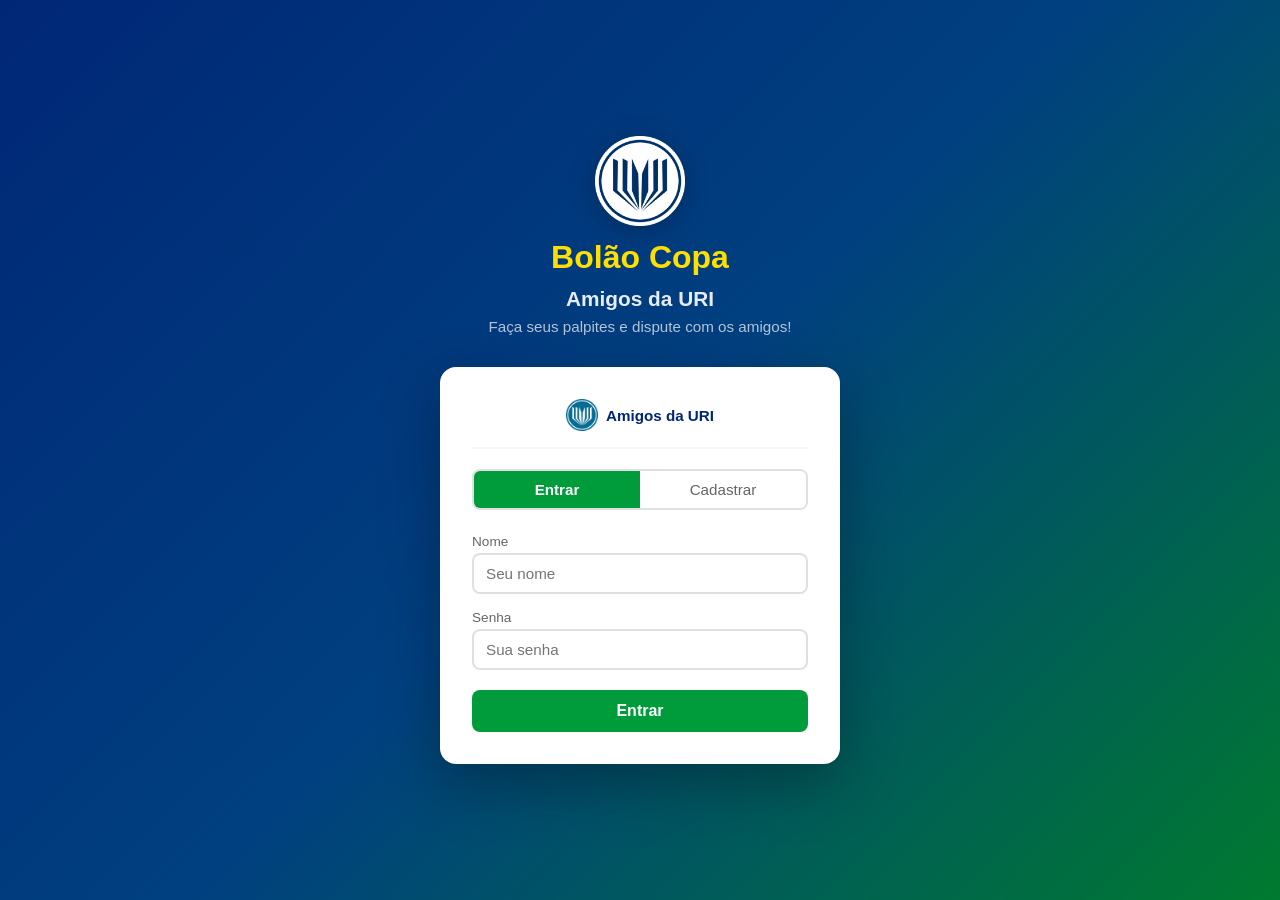
==== index.html @ ae206656 "Bolão Copa 2026 - versão inicial" ====
<!DOCTYPE html>
<html lang="pt-BR">
<head>
  <meta charset="UTF-8">
  <meta name="viewport" content="width=device-width, initial-scale=1.0">
  <title>Bolão Copa Amigos da URI</title>
  <link rel="icon" type="image/png" href="images/simbolo.png">
  <link rel="stylesheet" href="css/style.css">
</head>
<body>
<div class="login-page">
  <div class="login-header">
    <img src="images/simbolo_negativo.png" alt="URI" class="login-logo">
    <h1>Bolão Copa<br><span class="login-subtitle">Amigos da URI</span></h1>
    <p>Faça seus palpites e dispute com os amigos!</p>
  </div>

  <div class="login-card">
    <div class="login-card-brand">
      <img src="images/simbolo.png" alt="URI" class="login-card-logo">
      <span>Amigos da URI</span>
    </div>
    <div class="tab-switch">
      <button class="active" onclick="switchTab('login')">Entrar</button>
      <button onclick="switchTab('cadastro')">Cadastrar</button>
    </div>

    <!-- Login -->
    <form class="login-form active" id="form-login" onsubmit="handleLogin(event)">
      <div class="form-group">
        <label>Nome</label>
        <input type="text" id="login-nome" autocomplete="username" required placeholder="Seu nome">
      </div>
      <div class="form-group">
        <label>Senha</label>
        <input type="password" id="login-senha" autocomplete="current-password" required placeholder="Sua senha">
      </div>
      <button type="submit" class="btn btn-login" id="btn-login">Entrar</button>
      <div id="login-msg" class="login-msg"></div>
    </form>

    <!-- Cadastro -->
    <form class="login-form" id="form-cadastro" onsubmit="handleRegister(event)">
      <div class="form-group">
        <label>Nome</label>
        <input type="text" id="reg-nome" autocomplete="username" required placeholder="Como quer ser chamado">
      </div>
      <div class="form-group">
        <label>Senha</label>
        <input type="password" id="reg-senha" autocomplete="new-password" required placeholder="Crie uma senha">
      </div>
      <div class="form-group">
        <label>Confirmar Senha</label>
        <input type="password" id="reg-senha2" autocomplete="new-password" required placeholder="Repita a senha">
      </div>
      <button type="submit" class="btn btn-login" id="btn-reg">Cadastrar</button>
      <div id="reg-msg" class="login-msg"></div>
    </form>
  </div>
</div>

<script src="js/config.js"></script>
<script src="js/api.js"></script>
<script src="js/auth.js"></script>
<script>
  // Redirect if already logged in
  if (Auth.get()) window.location.href = 'apostas.html';

  function switchTab(tab) {
    document.querySelectorAll('.tab-switch button').forEach((b, i) => {
      b.classList.toggle('active', (i === 0) === (tab === 'login'));
    });
    document.getElementById('form-login').classList.toggle('active', tab === 'login');
    document.getElementById('form-cadastro').classList.toggle('active', tab === 'cadastro');
    showMsg('login-msg', '');
    showMsg('reg-msg', '');
  }

  function showMsg(id, msg, type = 'error') {
    const el = document.getElementById(id);
    el.textContent = msg;
    el.className = `login-msg ${msg ? 'show ' + type : ''}`;
  }

  async function handleLogin(e) {
    e.preventDefault();
    const btn = document.getElementById('btn-login');
    btn.disabled = true;
    btn.textContent = 'Entrando...';

    const nome = document.getElementById('login-nome').value.trim();
    const senha = document.getElementById('login-senha').value;
    const hash = await sha256(senha);

    const res = await apiPost('login', { nome, senha: hash }).catch(() => ({ success: false, error: 'Erro de conexão. Verifique a URL do script.' }));

    btn.disabled = false;
    btn.textContent = 'Entrar';

    if (!res.success) return showMsg('login-msg', res.error);

    const user = { ...res.user, senhaHash: hash };
    Auth.save(user);
    window.location.href = 'apostas.html';
  }

  async function handleRegister(e) {
    e.preventDefault();
    const nome = document.getElementById('reg-nome').value.trim();
    const senha = document.getElementById('reg-senha').value;
    const senha2 = document.getElementById('reg-senha2').value;

    if (senha !== senha2) return showMsg('reg-msg', 'As senhas não conferem');
    if (senha.length < 4) return showMsg('reg-msg', 'Senha muito curta (mín. 4 caracteres)');

    const btn = document.getElementById('btn-reg');
    btn.disabled = true;
    btn.textContent = 'Cadastrando...';

    const hash = await sha256(senha);
    const res = await apiPost('register', { nome, senha: hash }).catch(() => ({ success: false, error: 'Erro de conexão.' }));

    btn.disabled = false;
    btn.textContent = 'Cadastrar';

    if (!res.success) return showMsg('reg-msg', res.error);
    showMsg('reg-msg', res.message || 'Cadastro realizado! Aguarde aprovação.', 'success');
  }
</script>
</body>
</html>
---- css/style.css ----
:root {
  --verde: #009c3b;
  --verde-escuro: #007a2f;
  --verde-claro: #e8f5ee;
  --amarelo: #ffdf00;
  --amarelo-escuro: #f0c800;
  --azul: #002776;
  --azul-claro: #e8edf7;
  --branco: #ffffff;
  --cinza-f: #f7f7f7;
  --cinza-e: #e0e0e0;
  --cinza: #666;
  --texto: #222;
  --radius: 10px;
  --shadow: 0 2px 12px rgba(0,0,0,0.10);
  --shadow-hover: 0 4px 20px rgba(0,0,0,0.15);
}

* { box-sizing: border-box; margin: 0; padding: 0; }

body {
  font-family: -apple-system, BlinkMacSystemFont, 'Segoe UI', Roboto, sans-serif;
  background: var(--cinza-f);
  color: var(--texto);
  min-height: 100vh;
}

/* ── Nav ─────────────────────────────────────────────────────────────────── */
#nav {
  background: var(--azul);
  color: white;
  display: flex;
  align-items: center;
  justify-content: space-between;
  padding: 0 24px;
  height: 60px;
  box-shadow: 0 2px 8px rgba(0,0,0,0.2);
  position: sticky;
  top: 0;
  z-index: 100;
}

.nav-brand {
  display: flex;
  align-items: center;
  gap: 10px;
  font-size: 1.05rem;
  font-weight: 700;
  color: var(--amarelo);
  text-decoration: none;
}

.nav-logo { height: 34px; width: auto; }

.nav-links {
  display: flex;
  gap: 4px;
}

.nav-links a {
  color: rgba(255,255,255,0.85);
  text-decoration: none;
  padding: 6px 14px;
  border-radius: 20px;
  font-size: 0.9rem;
  transition: all 0.2s;
}

.nav-links a:hover,
.nav-links a.active {
  background: var(--verde);
  color: white;
}

.nav-user {
  display: flex;
  align-items: center;
  gap: 10px;
  font-size: 0.9rem;
}

.nav-username { color: var(--amarelo); font-weight: 600; }

.btn-logout {
  background: transparent;
  border: 1px solid rgba(255,255,255,0.4);
  color: white;
  padding: 4px 12px;
  border-radius: 20px;
  cursor: pointer;
  font-size: 0.8rem;
  transition: all 0.2s;
}

.btn-logout:hover { background: rgba(255,255,255,0.15); }

/* ── Layout ──────────────────────────────────────────────────────────────── */
.page { max-width: 1000px; margin: 0 auto; padding: 24px 16px; }

h1 { font-size: 1.6rem; color: var(--azul); margin-bottom: 20px; }
h2 { font-size: 1.2rem; color: var(--azul); margin-bottom: 14px; }
h3 { font-size: 1rem; color: var(--azul); margin: 20px 0 10px; }

/* ── Login Page ──────────────────────────────────────────────────────────── */
.login-page {
  min-height: 100vh;
  display: flex;
  flex-direction: column;
  align-items: center;
  justify-content: center;
  background: linear-gradient(135deg, var(--azul) 0%, #004080 50%, var(--verde-escuro) 100%);
  padding: 20px;
}

.login-header {
  text-align: center;
  color: white;
  margin-bottom: 32px;
}

.login-logo {
  height: 90px;
  width: auto;
  display: block;
  margin: 0 auto 12px;
  filter: drop-shadow(0 4px 12px rgba(0,0,0,0.3));
}

.login-header h1 {
  color: var(--amarelo);
  font-size: 2rem;
  line-height: 1.2;
  margin-bottom: 4px;
}

.login-subtitle {
  font-size: 1.3rem;
  color: rgba(255,255,255,0.9);
}

.login-header p { color: rgba(255,255,255,0.7); font-size: 0.95rem; }

.login-card-brand {
  display: flex;
  align-items: center;
  justify-content: center;
  gap: 8px;
  color: var(--azul);
  font-weight: 700;
  font-size: 0.95rem;
  margin-bottom: 20px;
  padding-bottom: 16px;
  border-bottom: 2px solid var(--cinza-f);
}

.login-card-logo { height: 32px; width: auto; }

.login-card {
  background: white;
  border-radius: 16px;
  padding: 32px;
  width: 100%;
  max-width: 400px;
  box-shadow: 0 20px 60px rgba(0,0,0,0.3);
}

.tab-switch {
  display: flex;
  gap: 0;
  border-radius: 8px;
  overflow: hidden;
  border: 2px solid var(--cinza-e);
  margin-bottom: 24px;
}

.tab-switch button {
  flex: 1;
  padding: 10px;
  border: none;
  background: white;
  color: var(--cinza);
  font-size: 0.95rem;
  cursor: pointer;
  transition: all 0.2s;
}

.tab-switch button.active {
  background: var(--verde);
  color: white;
  font-weight: 600;
}

.form-group { margin-bottom: 16px; }

.form-group label {
  display: block;
  font-size: 0.85rem;
  color: var(--cinza);
  margin-bottom: 4px;
  font-weight: 500;
}

input[type="text"],
input[type="password"],
input[type="number"],
input[type="datetime-local"],
select,
.config-input,
.config-select {
  width: 100%;
  padding: 10px 12px;
  border: 2px solid var(--cinza-e);
  border-radius: 8px;
  font-size: 0.95rem;
  color: var(--texto);
  background: white;
  transition: border-color 0.2s;
  outline: none;
}

input:focus, select:focus {
  border-color: var(--verde);
}

/* ── Buttons ─────────────────────────────────────────────────────────────── */
.btn {
  padding: 10px 20px;
  border: none;
  border-radius: 8px;
  cursor: pointer;
  font-size: 0.9rem;
  font-weight: 600;
  transition: all 0.2s;
  display: inline-flex;
  align-items: center;
  justify-content: center;
  gap: 6px;
}

.btn:disabled { opacity: 0.6; cursor: not-allowed; }

.btn-primary { background: var(--verde); color: white; }
.btn-primary:hover:not(:disabled) { background: var(--verde-escuro); }

.btn-secondary { background: var(--azul); color: white; }
.btn-secondary:hover:not(:disabled) { background: #001a5c; }

.btn-success { background: #28a745; color: white; }
.btn-success:hover { background: #218838; }

.btn-danger { background: #dc3545; color: white; }
.btn-danger:hover { background: #c82333; }

.btn-champion {
  background: var(--amarelo);
  color: var(--azul);
  font-weight: 700;
  padding: 12px 24px;
  font-size: 1rem;
}
.btn-champion:hover { background: var(--amarelo-escuro); }

.btn-sm { padding: 5px 12px; font-size: 0.8rem; border-radius: 6px; }

.btn-full { width: 100%; }

.btn-login {
  background: var(--verde);
  color: white;
  font-weight: 700;
  font-size: 1rem;
  padding: 12px;
  width: 100%;
  border-radius: 8px;
  margin-top: 4px;
}
.btn-login:hover { background: var(--verde-escuro); }

/* ── Champion Section ────────────────────────────────────────────────────── */
.champion-card {
  border-radius: var(--radius);
  padding: 24px;
  margin-bottom: 24px;
  text-align: center;
}

.champion-card.open {
  background: linear-gradient(135deg, var(--amarelo) 0%, #fff3a0 100%);
  border: 2px solid var(--amarelo-escuro);
}

.champion-card.locked {
  background: linear-gradient(135deg, var(--verde-claro) 0%, white 100%);
  border: 2px solid var(--verde);
}

.champion-card.closed {
  background: var(--cinza-f);
  border: 2px solid var(--cinza-e);
}

.champion-label {
  font-size: 0.75rem;
  font-weight: 700;
  text-transform: uppercase;
  letter-spacing: 1px;
  color: var(--azul);
  margin-bottom: 8px;
}

.champion-hint { font-size: 0.9rem; color: var(--azul); margin-bottom: 16px; }

.champion-choice {
  display: flex;
  align-items: center;
  justify-content: center;
  gap: 12px;
  font-size: 1.4rem;
  font-weight: 700;
  color: var(--azul);
  margin: 8px 0;
}

.champion-select-wrap {
  display: flex;
  gap: 10px;
  align-items: center;
  justify-content: center;
  flex-wrap: wrap;
  margin-top: 12px;
}

.champion-select { width: 220px; }

.champion-preview {
  display: flex;
  align-items: center;
  justify-content: center;
  gap: 8px;
  font-weight: 600;
  font-size: 1.1rem;
  color: var(--azul);
  margin-top: 10px;
}

.champion-locked-msg {
  font-size: 0.75rem;
  color: var(--verde-escuro);
  margin-top: 4px;
}

/* ── Phase Sections ──────────────────────────────────────────────────────── */
.phase-section { margin-bottom: 32px; }

.phase-title {
  font-size: 1.1rem;
  color: var(--branco);
  background: var(--azul);
  padding: 8px 16px;
  border-radius: 8px;
  margin-bottom: 16px;
  display: inline-block;
}

.games-grid {
  display: grid;
  grid-template-columns: repeat(auto-fill, minmax(300px, 1fr));
  gap: 16px;
}

/* ── Game Card ───────────────────────────────────────────────────────────── */
.game-card {
  background: white;
  border-radius: var(--radius);
  padding: 16px;
  box-shadow: var(--shadow);
  border-left: 4px solid var(--verde);
  transition: box-shadow 0.2s;
}

.game-card:hover { box-shadow: var(--shadow-hover); }
.game-card.closed { border-left-color: var(--cinza-e); opacity: 0.85; }
.game-card.with-result { border-left-color: var(--amarelo); }

.game-status { margin-bottom: 12px; }

.badge {
  display: inline-block;
  padding: 3px 10px;
  border-radius: 20px;
  font-size: 0.75rem;
  font-weight: 600;
}

.badge-open { background: var(--verde-claro); color: var(--verde-escuro); }
.badge-closed { background: #fff3e0; color: #e65100; }
.badge-result { background: var(--azul-claro); color: var(--azul); }

.game-teams {
  display: flex;
  align-items: center;
  justify-content: space-between;
  gap: 8px;
  margin-bottom: 12px;
}

.team {
  display: flex;
  flex-direction: column;
  align-items: center;
  gap: 4px;
  flex: 1;
}

.team-left { align-items: flex-start; }
.team-right { align-items: flex-end; }

.team-name {
  font-size: 0.85rem;
  font-weight: 600;
  color: var(--azul);
  text-align: center;
}

.flag-img { width: 32px; height: auto; border-radius: 2px; }
.flag-game { width: 36px; height: auto; border-radius: 2px; box-shadow: 0 1px 3px rgba(0,0,0,0.2); }
.flag-champion { width: 48px; height: auto; border-radius: 3px; box-shadow: 0 2px 6px rgba(0,0,0,0.2); }
.flag-sm { width: 24px; height: auto; border-radius: 2px; }

.flag-placeholder {
  width: 36px;
  height: 24px;
  background: var(--cinza-e);
  border-radius: 2px;
  display: inline-flex;
  align-items: center;
  justify-content: center;
  font-size: 0.7rem;
  color: var(--cinza);
}

.score-inputs {
  display: flex;
  align-items: center;
  gap: 6px;
}

.score-input {
  width: 48px !important;
  text-align: center;
  font-size: 1.1rem;
  font-weight: 700;
  color: var(--azul);
  padding: 6px 4px !important;
}

.score-sep {
  font-size: 1.1rem;
  font-weight: 700;
  color: var(--cinza);
}

.score-display {
  font-size: 1.3rem;
  font-weight: 700;
  color: var(--azul);
  min-width: 70px;
  text-align: center;
}

.bet-points {
  text-align: center;
  font-size: 0.85rem;
  font-weight: 700;
  padding: 4px 8px;
  border-radius: 6px;
  margin-bottom: 8px;
}

.pts-win { background: var(--verde-claro); color: var(--verde-escuro); }
.pts-loss { background: #fde8e8; color: #c00; }

.btn-save-bet {
  width: 100%;
  background: var(--verde);
  color: white;
  margin-top: 8px;
  padding: 8px;
}
.btn-save-bet:hover { background: var(--verde-escuro); }

.game-deadline {
  font-size: 0.75rem;
  color: var(--cinza);
  margin-top: 8px;
  text-align: center;
}

.my-bet {
  font-size: 0.8rem;
  color: var(--verde-escuro);
  text-align: center;
  margin-top: 4px;
}

/* ── Ranking ─────────────────────────────────────────────────────────────── */
.ranking-table-wrap { overflow-x: auto; }

.ranking-table {
  width: 100%;
  border-collapse: collapse;
  background: white;
  border-radius: var(--radius);
  overflow: hidden;
  box-shadow: var(--shadow);
}

.ranking-table th {
  background: var(--azul);
  color: white;
  padding: 12px 16px;
  text-align: left;
  font-size: 0.85rem;
  white-space: nowrap;
}

.ranking-table td {
  padding: 10px 16px;
  border-bottom: 1px solid var(--cinza-f);
  font-size: 0.9rem;
}

.ranking-table tr:last-child td { border-bottom: none; }

.ranking-table tr:hover td { background: var(--cinza-f); }

.row-me td { background: var(--verde-claro) !important; }

.pos-cell { font-size: 1.1rem; text-align: center; width: 40px; }
.name-cell { font-weight: 500; }
.pts-cell { font-size: 1.1rem; color: var(--verde-escuro); }
.champ-correct { color: var(--verde-escuro); font-weight: 700; }

.champ-banner {
  display: flex;
  align-items: center;
  gap: 12px;
  background: linear-gradient(135deg, var(--amarelo) 0%, #fff3a0 100%);
  border: 2px solid var(--amarelo-escuro);
  border-radius: var(--radius);
  padding: 16px 24px;
  margin-bottom: 24px;
  font-size: 1.1rem;
}

/* ── Admin ───────────────────────────────────────────────────────────────── */
.tab-buttons {
  display: flex;
  gap: 4px;
  margin-bottom: 24px;
  border-bottom: 2px solid var(--cinza-e);
  padding-bottom: 0;
}

.tab-btn {
  padding: 10px 20px;
  border: none;
  background: none;
  cursor: pointer;
  font-size: 0.9rem;
  color: var(--cinza);
  border-bottom: 3px solid transparent;
  margin-bottom: -2px;
  font-weight: 500;
  transition: all 0.2s;
}

.tab-btn.active {
  color: var(--verde);
  border-bottom-color: var(--verde);
  font-weight: 700;
}

.tab-panel { display: none; }
.tab-panel.active { display: block; }

.admin-form {
  background: white;
  border-radius: var(--radius);
  padding: 20px;
  box-shadow: var(--shadow);
  margin-bottom: 24px;
}

.form-row {
  display: grid;
  grid-template-columns: repeat(auto-fit, minmax(160px, 1fr));
  gap: 12px;
  margin-bottom: 12px;
}

.table-wrap { overflow-x: auto; }

.admin-table {
  width: 100%;
  border-collapse: collapse;
  background: white;
  border-radius: var(--radius);
  overflow: hidden;
  box-shadow: var(--shadow);
}

.admin-table th {
  background: var(--azul);
  color: white;
  padding: 10px 12px;
  text-align: left;
  font-size: 0.82rem;
}

.admin-table td {
  padding: 8px 12px;
  border-bottom: 1px solid var(--cinza-f);
  font-size: 0.88rem;
}

.action-cell { display: flex; gap: 6px; flex-wrap: wrap; }

.badge-fase {
  background: var(--azul-claro);
  color: var(--azul);
  padding: 2px 8px;
  border-radius: 4px;
  font-size: 0.75rem;
  font-weight: 600;
}

.game-row-admin {
  display: flex;
  align-items: center;
  justify-content: space-between;
  background: white;
  border-radius: var(--radius);
  padding: 12px 16px;
  margin-bottom: 8px;
  box-shadow: var(--shadow);
  gap: 10px;
}

.game-row-admin.closed { opacity: 0.7; }

.game-info {
  display: flex;
  align-items: center;
  gap: 10px;
  flex-wrap: wrap;
  font-size: 0.88rem;
}

.game-dt { color: var(--cinza); font-size: 0.8rem; }

.game-actions { display: flex; gap: 6px; }

.result-form {
  background: white;
  border-radius: var(--radius);
  padding: 16px;
  margin-bottom: 12px;
  box-shadow: var(--shadow);
  display: flex;
  align-items: center;
  justify-content: space-between;
  gap: 12px;
  flex-wrap: wrap;
}

.result-teams {
  display: flex;
  align-items: center;
  gap: 10px;
  font-size: 0.9rem;
}

.result-row {
  display: flex;
  align-items: center;
  gap: 10px;
  padding: 8px 0;
  border-bottom: 1px solid var(--cinza-f);
  font-size: 0.9rem;
}

.config-section {
  background: white;
  border-radius: var(--radius);
  padding: 20px;
  box-shadow: var(--shadow);
  margin-bottom: 16px;
}

.config-item {
  display: flex;
  align-items: center;
  justify-content: space-between;
  padding: 12px 0;
  border-bottom: 1px solid var(--cinza-f);
  gap: 16px;
  flex-wrap: wrap;
}

.config-item:last-child { border-bottom: none; }

.config-hint { font-size: 0.82rem; color: var(--cinza); margin-top: 3px; }

.config-right { display: flex; gap: 8px; align-items: center; flex-wrap: wrap; }

.config-input { width: 160px !important; }
.config-select { width: 180px !important; }

/* Toggle switch */
.toggle { position: relative; display: inline-block; width: 50px; height: 26px; flex-shrink: 0; }
.toggle input { opacity: 0; width: 0; height: 0; }
.toggle-slider {
  position: absolute; inset: 0;
  background: var(--cinza-e);
  border-radius: 26px;
  cursor: pointer;
  transition: 0.3s;
}
.toggle-slider::before {
  content: '';
  position: absolute;
  width: 20px; height: 20px;
  left: 3px; bottom: 3px;
  background: white;
  border-radius: 50%;
  transition: 0.3s;
}
.toggle input:checked + .toggle-slider { background: var(--verde); }
.toggle input:checked + .toggle-slider::before { transform: translateX(24px); }

/* ── Modal ───────────────────────────────────────────────────────────────── */
#modal, #bets-modal {
  display: none;
  position: fixed;
  inset: 0;
  background: rgba(0,0,0,0.5);
  z-index: 1000;
  align-items: center;
  justify-content: center;
  padding: 20px;
}

.ranking-name-link {
  cursor: pointer;
  color: var(--azul);
  text-decoration: underline;
  text-underline-offset: 3px;
}

.modal-content {
  background: white;
  border-radius: var(--radius);
  padding: 24px;
  width: 100%;
  max-width: 460px;
  box-shadow: 0 20px 60px rgba(0,0,0,0.3);
}

.modal-content h3 { margin-bottom: 16px; }
.modal-content .form-group { margin-bottom: 12px; }

.modal-actions { display: flex; gap: 10px; margin-top: 16px; }

/* ── Toast ───────────────────────────────────────────────────────────────── */
#toast-container {
  position: fixed;
  bottom: 24px;
  right: 24px;
  z-index: 9999;
  display: flex;
  flex-direction: column;
  gap: 8px;
}

.toast {
  background: var(--azul);
  color: white;
  padding: 12px 20px;
  border-radius: 8px;
  font-size: 0.9rem;
  box-shadow: var(--shadow);
  opacity: 0;
  transform: translateY(10px);
  transition: all 0.3s;
  max-width: 300px;
}

.toast.show { opacity: 1; transform: none; }
.toast.toast-error { background: #dc3545; }
.toast.toast-success { background: var(--verde); }

/* ── Misc ────────────────────────────────────────────────────────────────── */
.loading-msg, .empty-msg {
  text-align: center;
  color: var(--cinza);
  padding: 24px;
  font-style: italic;
}

.error { color: #dc3545; padding: 12px; background: #fde8e8; border-radius: 8px; }

.page-header {
  display: flex;
  align-items: center;
  justify-content: space-between;
  margin-bottom: 24px;
  flex-wrap: wrap;
  gap: 10px;
}

/* ── Login extras ────────────────────────────────────────────────────────── */
.login-form { display: none; }
.login-form.active { display: block; }

.login-msg {
  margin-top: 14px;
  padding: 10px 14px;
  border-radius: 8px;
  font-size: 0.88rem;
  display: none;
}

.login-msg.show { display: block; }
.login-msg.success { background: var(--verde-claro); color: var(--verde-escuro); }
.login-msg.error { background: #fde8e8; color: #c00; }

/* ── Responsive ──────────────────────────────────────────────────────────── */
@media (max-width: 600px) {
  #nav { padding: 0 12px; }
  .nav-brand span { display: none; }
  .nav-logo { height: 30px; }
  .nav-links a { padding: 5px 10px; font-size: 0.82rem; }
  .nav-username { max-width: 80px; overflow: hidden; text-overflow: ellipsis; white-space: nowrap; }
  .page { padding: 16px 10px; }
  .games-grid { grid-template-columns: 1fr; }
  .champion-select-wrap { flex-direction: column; }
  .champion-select { width: 100%; }
  .tab-buttons { overflow-x: auto; }
  .form-row { grid-template-columns: 1fr; }
}
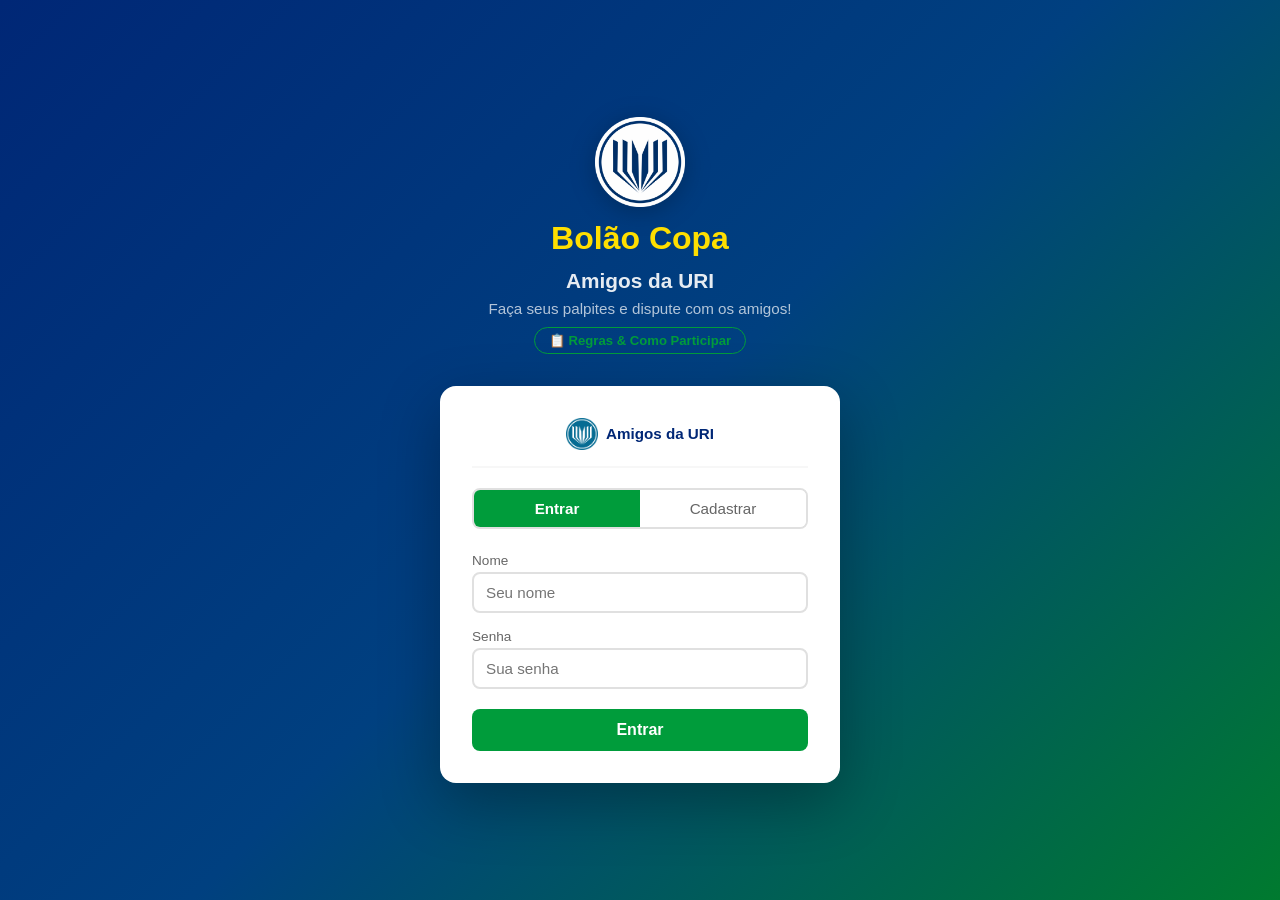
==== commit 0d531e05: "Regras" ====
--- a/index.html
+++ b/index.html
@@ -13,6 +13,7 @@
     <img src="images/simbolo_negativo.png" alt="URI" class="login-logo">
     <h1>Bolão Copa<br><span class="login-subtitle">Amigos da URI</span></h1>
     <p>Faça seus palpites e dispute com os amigos!</p>
+    <button class="btn-regras" onclick="openRegrasModal()" style="margin-top:10px">📋 Regras &amp; Como Participar</button>
   </div>
 
   <div class="login-card">
@@ -62,6 +63,7 @@
 <script src="js/config.js"></script>
 <script src="js/api.js"></script>
 <script src="js/auth.js"></script>
+<script src="js/regras.js"></script>
 <script>
   // Redirect if already logged in
   if (Auth.get()) window.location.href = 'apostas.html';
--- a/css/style.css
+++ b/css/style.css
@@ -349,6 +349,29 @@
   margin-top: 4px;
 }
 
+/* ── Filter Bar ──────────────────────────────────────────────────────────── */
+.filter-bar {
+  display: flex;
+  gap: 8px;
+  margin-bottom: 20px;
+  flex-wrap: wrap;
+}
+
+.filter-btn {
+  padding: 7px 18px;
+  border: 2px solid var(--verde);
+  border-radius: 20px;
+  background: white;
+  color: var(--verde);
+  font-size: 0.9rem;
+  font-weight: 600;
+  cursor: pointer;
+  transition: all 0.2s;
+}
+
+.filter-btn:hover { background: var(--verde-claro); }
+.filter-btn.active { background: var(--verde); color: white; }
+
 /* ── Phase Sections ──────────────────────────────────────────────────────── */
 .phase-section { margin-bottom: 32px; }
 
@@ -359,7 +382,24 @@
   padding: 8px 16px;
   border-radius: 8px;
   margin-bottom: 16px;
-  display: inline-block;
+  display: flex;
+  align-items: center;
+  gap: 8px;
+}
+
+.phase-toggle {
+  cursor: pointer;
+  user-select: none;
+  transition: opacity 0.15s;
+}
+
+.phase-toggle:hover { opacity: 0.85; }
+
+.phase-count {
+  margin-left: auto;
+  font-size: 0.8rem;
+  font-weight: 400;
+  opacity: 0.8;
 }
 
 .games-grid {
@@ -771,6 +811,22 @@
 .modal-content .form-group { margin-bottom: 12px; }
 
 .modal-actions { display: flex; gap: 10px; margin-top: 16px; }
+
+/* ── Regras Modal ────────────────────────────────────────────────────────── */
+.regras-section { margin-top: 20px; }
+.regras-section h4 { color: var(--azul); font-size: 0.95rem; margin-bottom: 8px; border-bottom: 1px solid #e8e8e8; padding-bottom: 4px; }
+.regras-section p, .regras-section li { font-size: 0.88rem; color: #333; line-height: 1.6; }
+.regras-section ul, .regras-section ol { padding-left: 20px; margin: 4px 0; }
+.regras-section li { margin-bottom: 4px; }
+.regras-section ul ul { margin-top: 4px; }
+.regras-table { width: 100%; border-collapse: collapse; font-size: 0.85rem; margin-top: 6px; }
+.regras-table th { background: var(--verde); color: white; padding: 7px 10px; text-align: left; }
+.regras-table td { padding: 6px 10px; border-bottom: 1px solid #eee; }
+.regras-table tr:last-child td { border-bottom: none; }
+.regras-table tr:nth-child(even) td { background: #f7f7f7; }
+.regras-table .pts { font-weight: 700; color: var(--verde); white-space: nowrap; }
+.btn-regras { background: none; border: 1.5px solid var(--verde); color: var(--verde); border-radius: 20px; padding: 5px 14px; font-size: 0.82rem; font-weight: 600; cursor: pointer; transition: background 0.15s, color 0.15s; }
+.btn-regras:hover { background: var(--verde); color: white; }
 
 /* ── Toast ───────────────────────────────────────────────────────────────── */
 #toast-container {
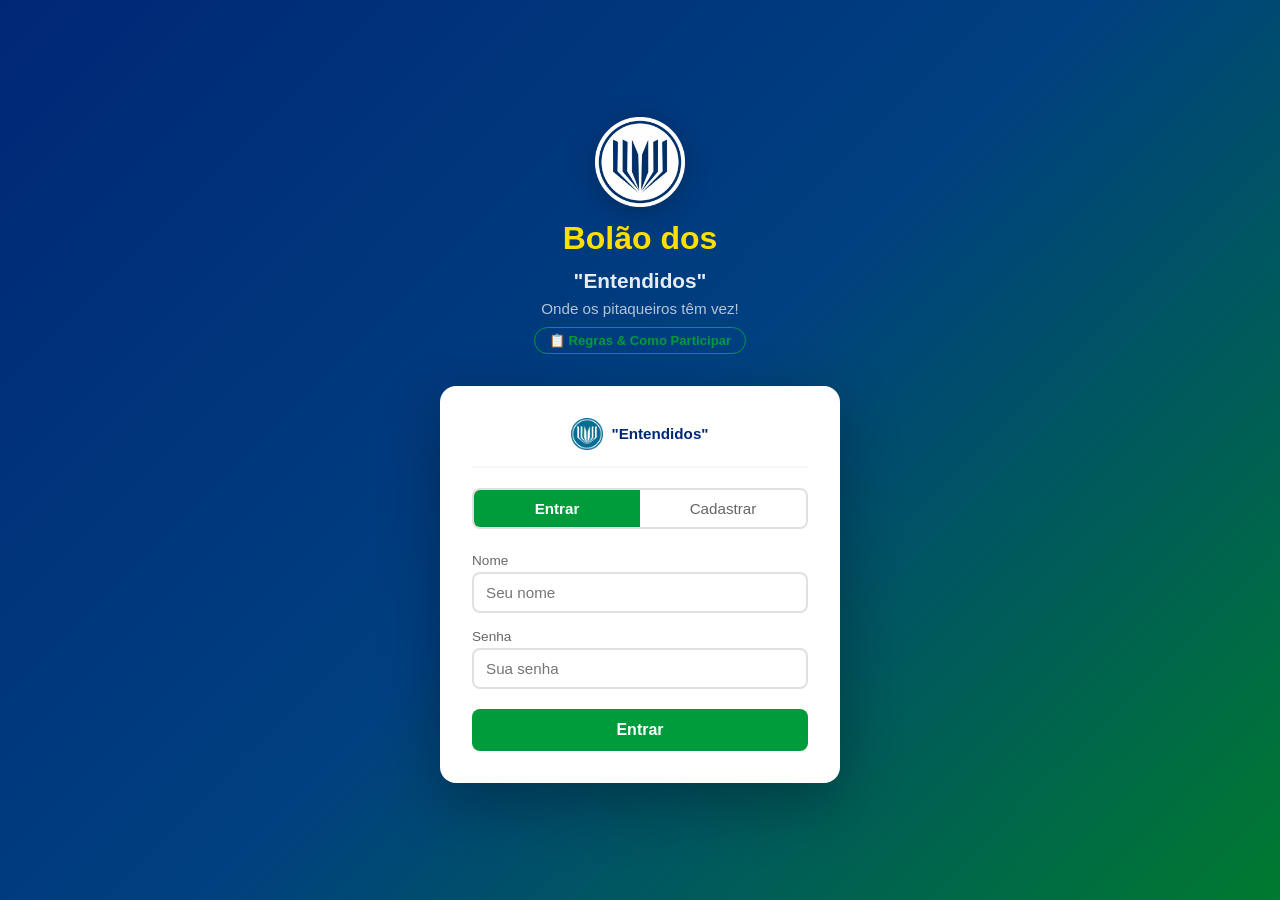
==== commit 8e2f02e6: "Mudança do nome" ====
--- a/index.html
+++ b/index.html
@@ -3,7 +3,7 @@
 <head>
   <meta charset="UTF-8">
   <meta name="viewport" content="width=device-width, initial-scale=1.0">
-  <title>Bolão Copa Amigos da URI</title>
+  <title>Bolão dos "Entendidos"</title>
   <link rel="icon" type="image/png" href="images/simbolo.png">
   <link rel="stylesheet" href="css/style.css">
 </head>
@@ -11,15 +11,15 @@
 <div class="login-page">
   <div class="login-header">
     <img src="images/simbolo_negativo.png" alt="URI" class="login-logo">
-    <h1>Bolão Copa<br><span class="login-subtitle">Amigos da URI</span></h1>
-    <p>Faça seus palpites e dispute com os amigos!</p>
+    <h1>Bolão dos<br><span class="login-subtitle">"Entendidos"</span></h1>
+    <p>Onde os pitaqueiros têm vez!</p>
     <button class="btn-regras" onclick="openRegrasModal()" style="margin-top:10px">📋 Regras &amp; Como Participar</button>
   </div>
 
   <div class="login-card">
     <div class="login-card-brand">
       <img src="images/simbolo.png" alt="URI" class="login-card-logo">
-      <span>Amigos da URI</span>
+      <span>"Entendidos"</span>
     </div>
     <div class="tab-switch">
       <button class="active" onclick="switchTab('login')">Entrar</button>
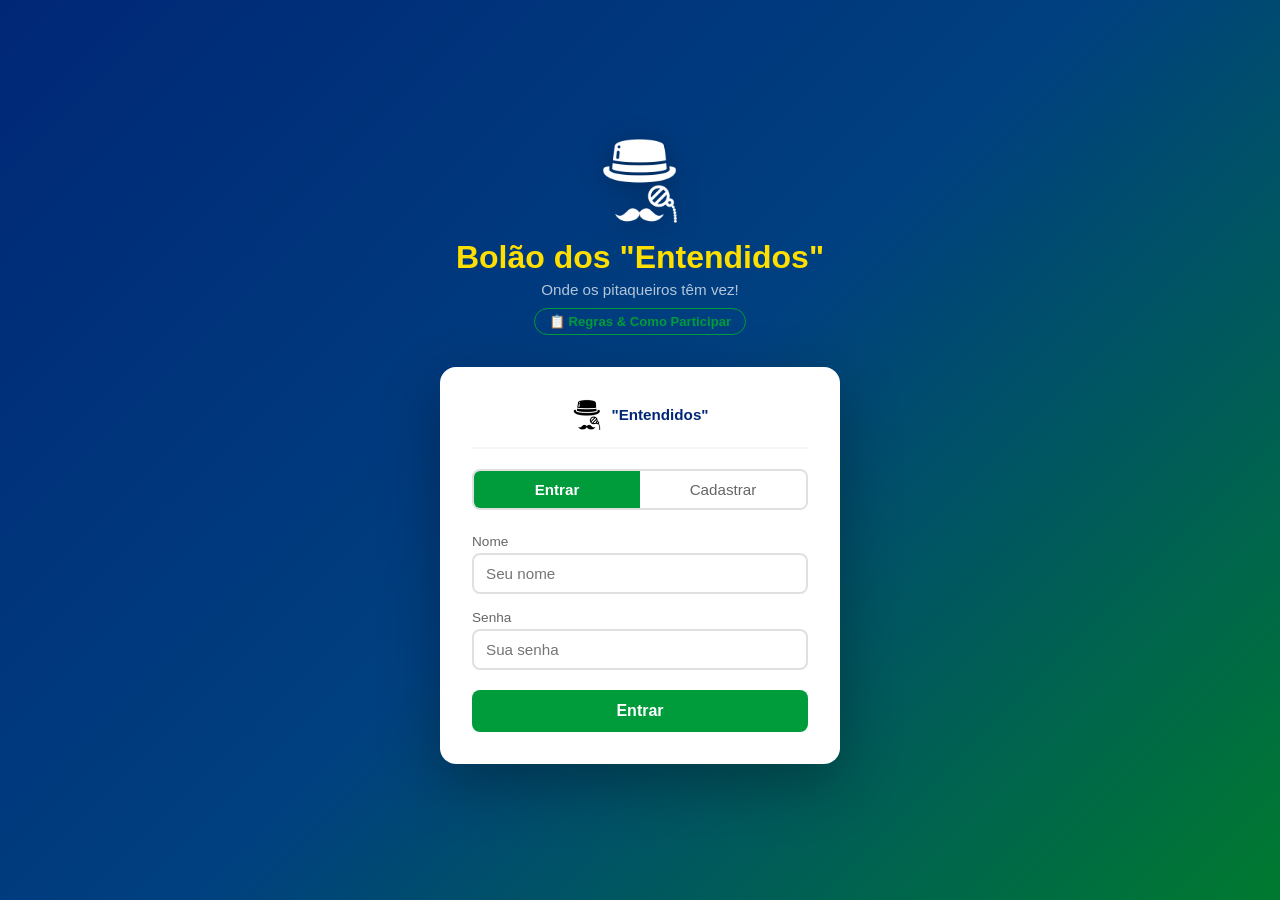
==== commit f7f05476: "Símbolo e título" ====
--- a/index.html
+++ b/index.html
@@ -11,7 +11,7 @@
 <div class="login-page">
   <div class="login-header">
     <img src="images/simbolo_negativo.png" alt="URI" class="login-logo">
-    <h1>Bolão dos<br><span class="login-subtitle">"Entendidos"</span></h1>
+    <h1>Bolão dos "Entendidos"</h1>
     <p>Onde os pitaqueiros têm vez!</p>
     <button class="btn-regras" onclick="openRegrasModal()" style="margin-top:10px">📋 Regras &amp; Como Participar</button>
   </div>
--- a/css/style.css
+++ b/css/style.css
@@ -537,11 +537,21 @@
 }
 
 .my-bet {
-  font-size: 0.8rem;
+  font-size: 1rem;
+  font-weight: 700;
   color: var(--verde-escuro);
   text-align: center;
   margin-top: 4px;
 }
+
+.btn-change-bet {
+  width: 100%;
+  background: var(--azul);
+  color: white;
+  margin-top: 8px;
+  padding: 8px;
+}
+.btn-change-bet:hover { background: #001d5e; }
 
 /* ── Ranking ─────────────────────────────────────────────────────────────── */
 .ranking-table-wrap { overflow-x: auto; }
